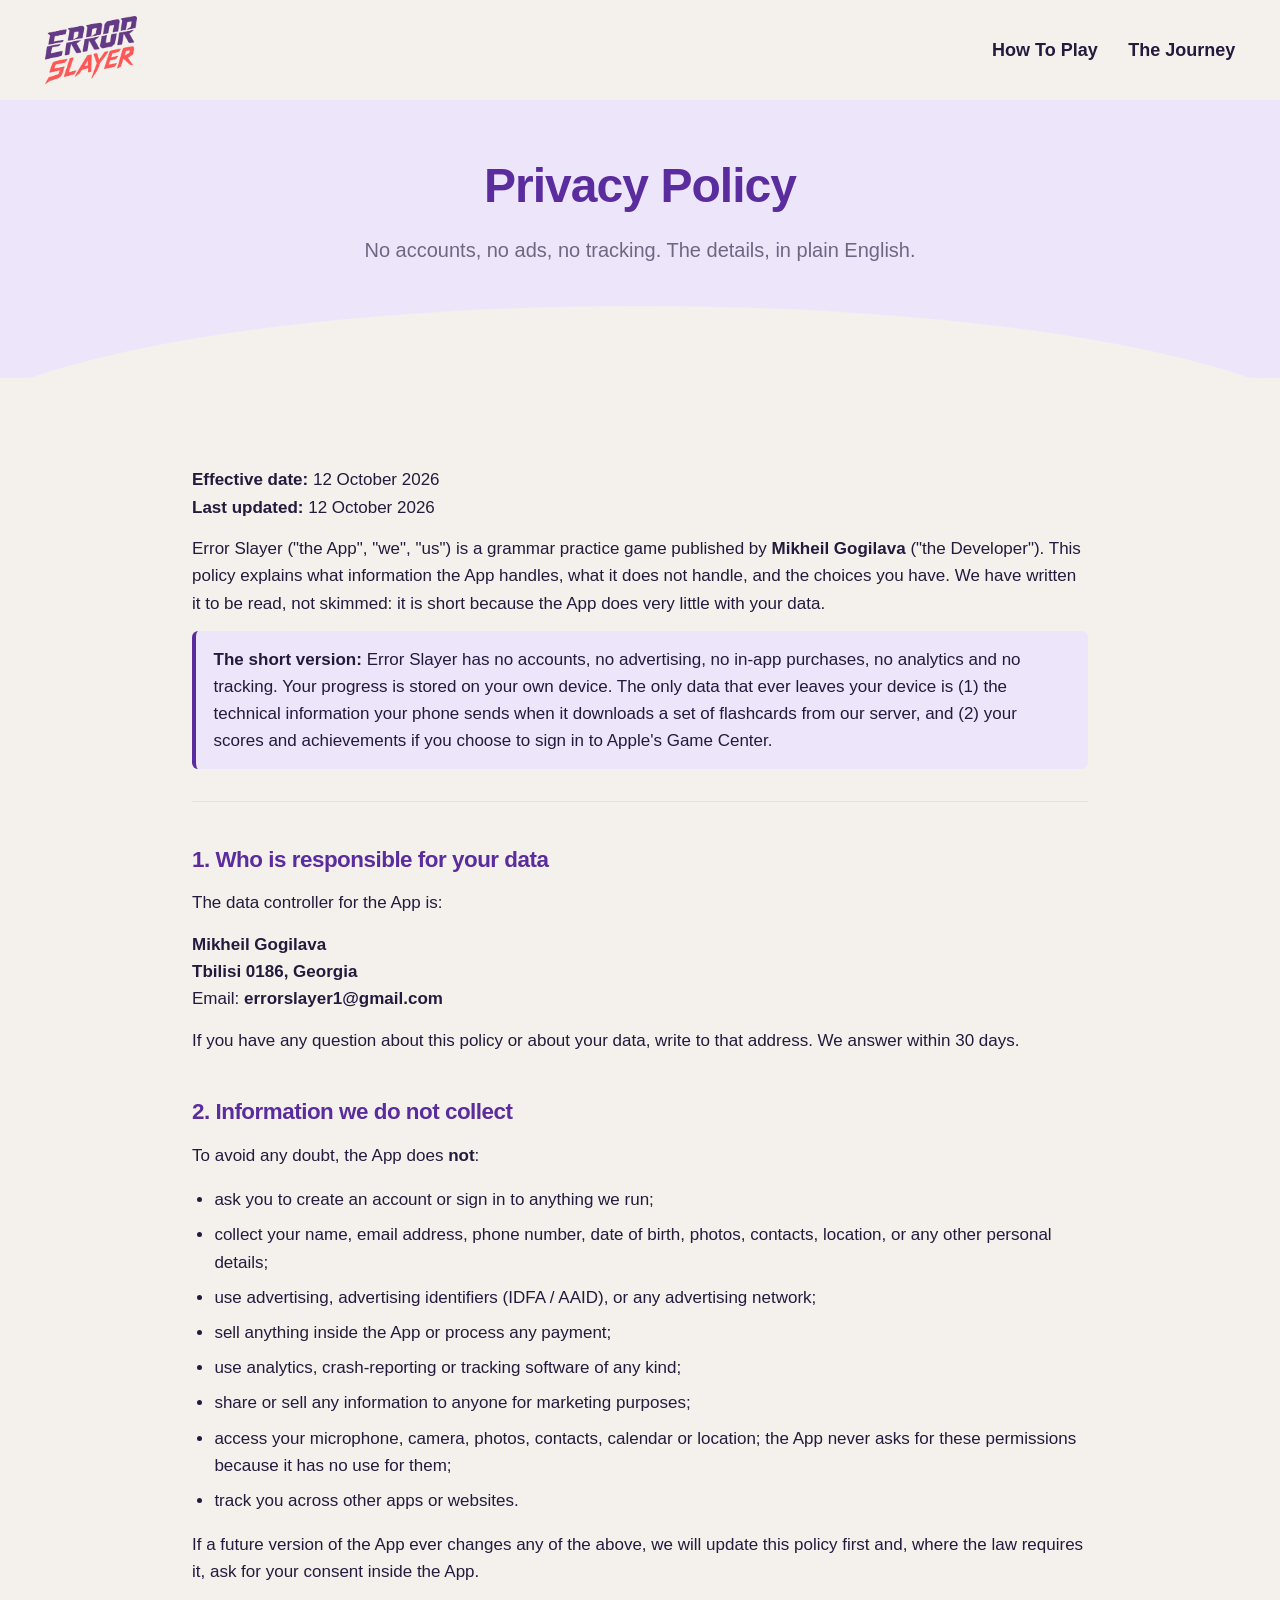
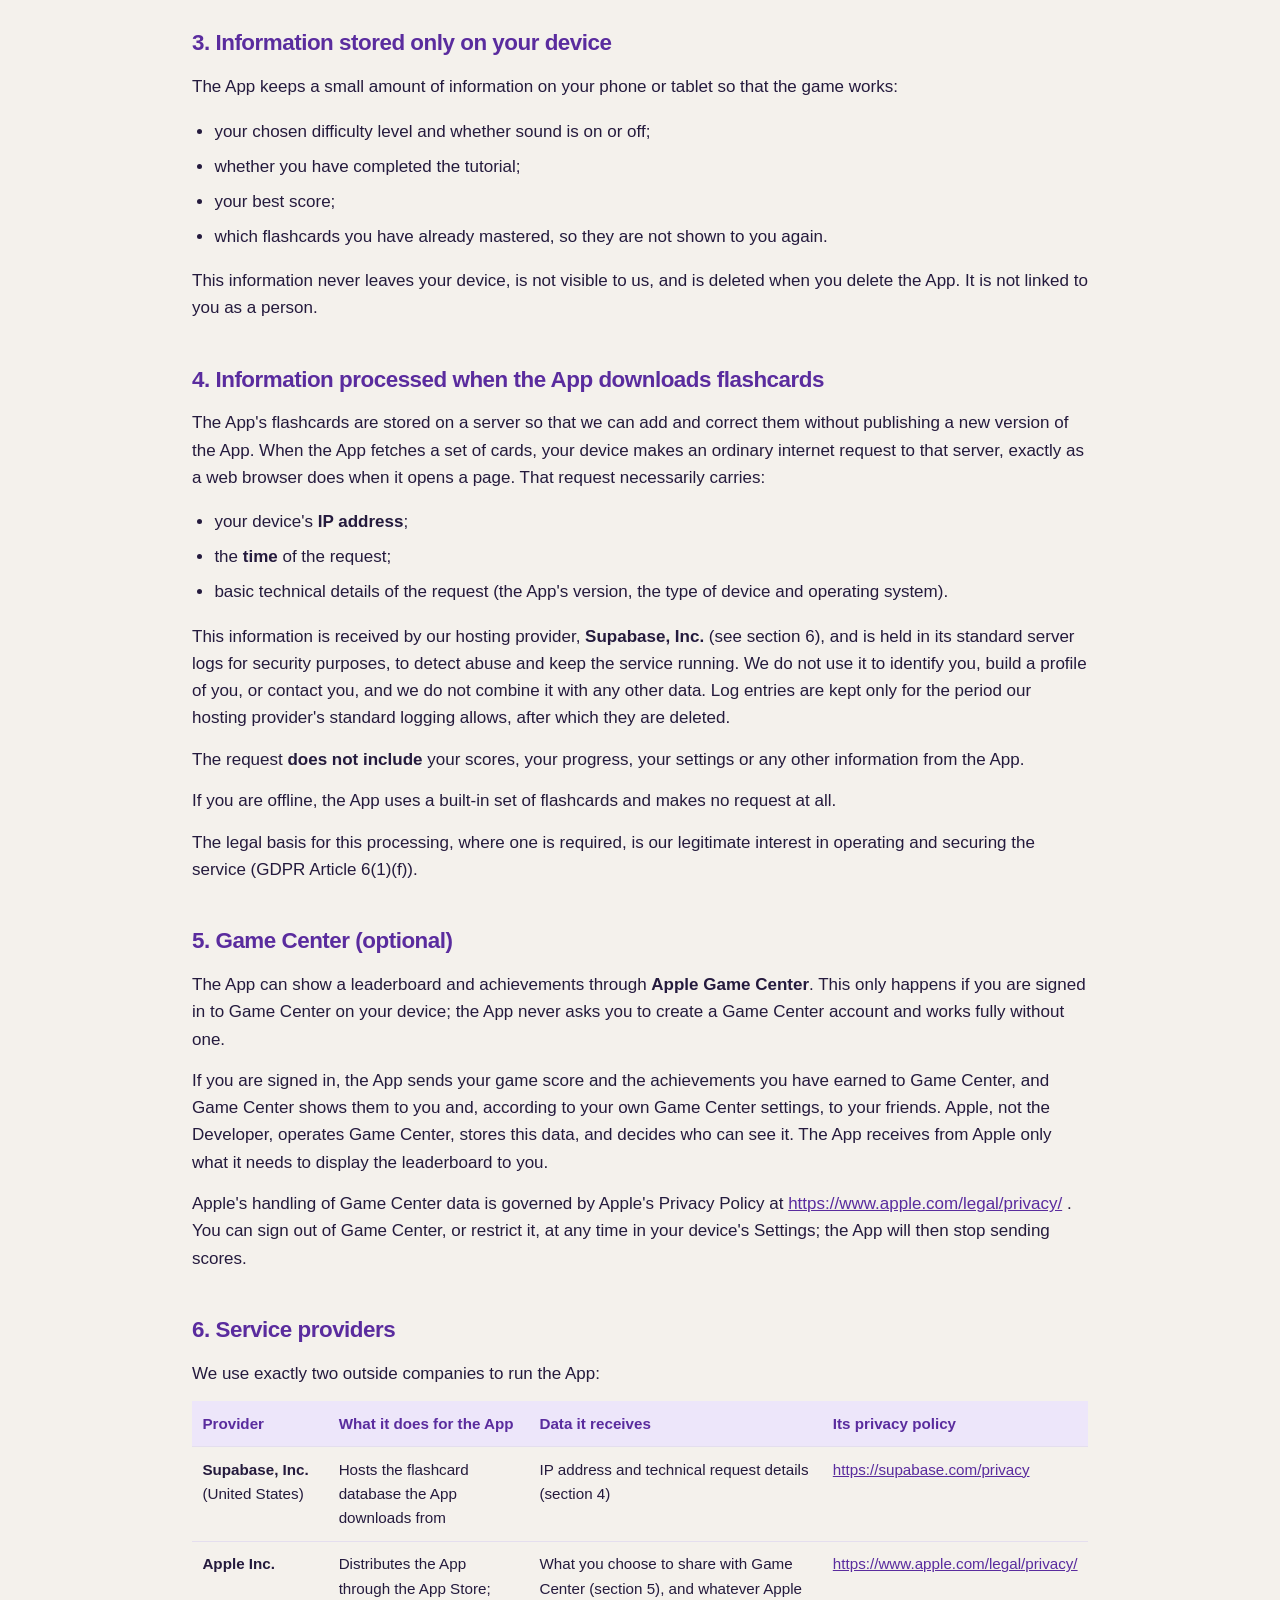
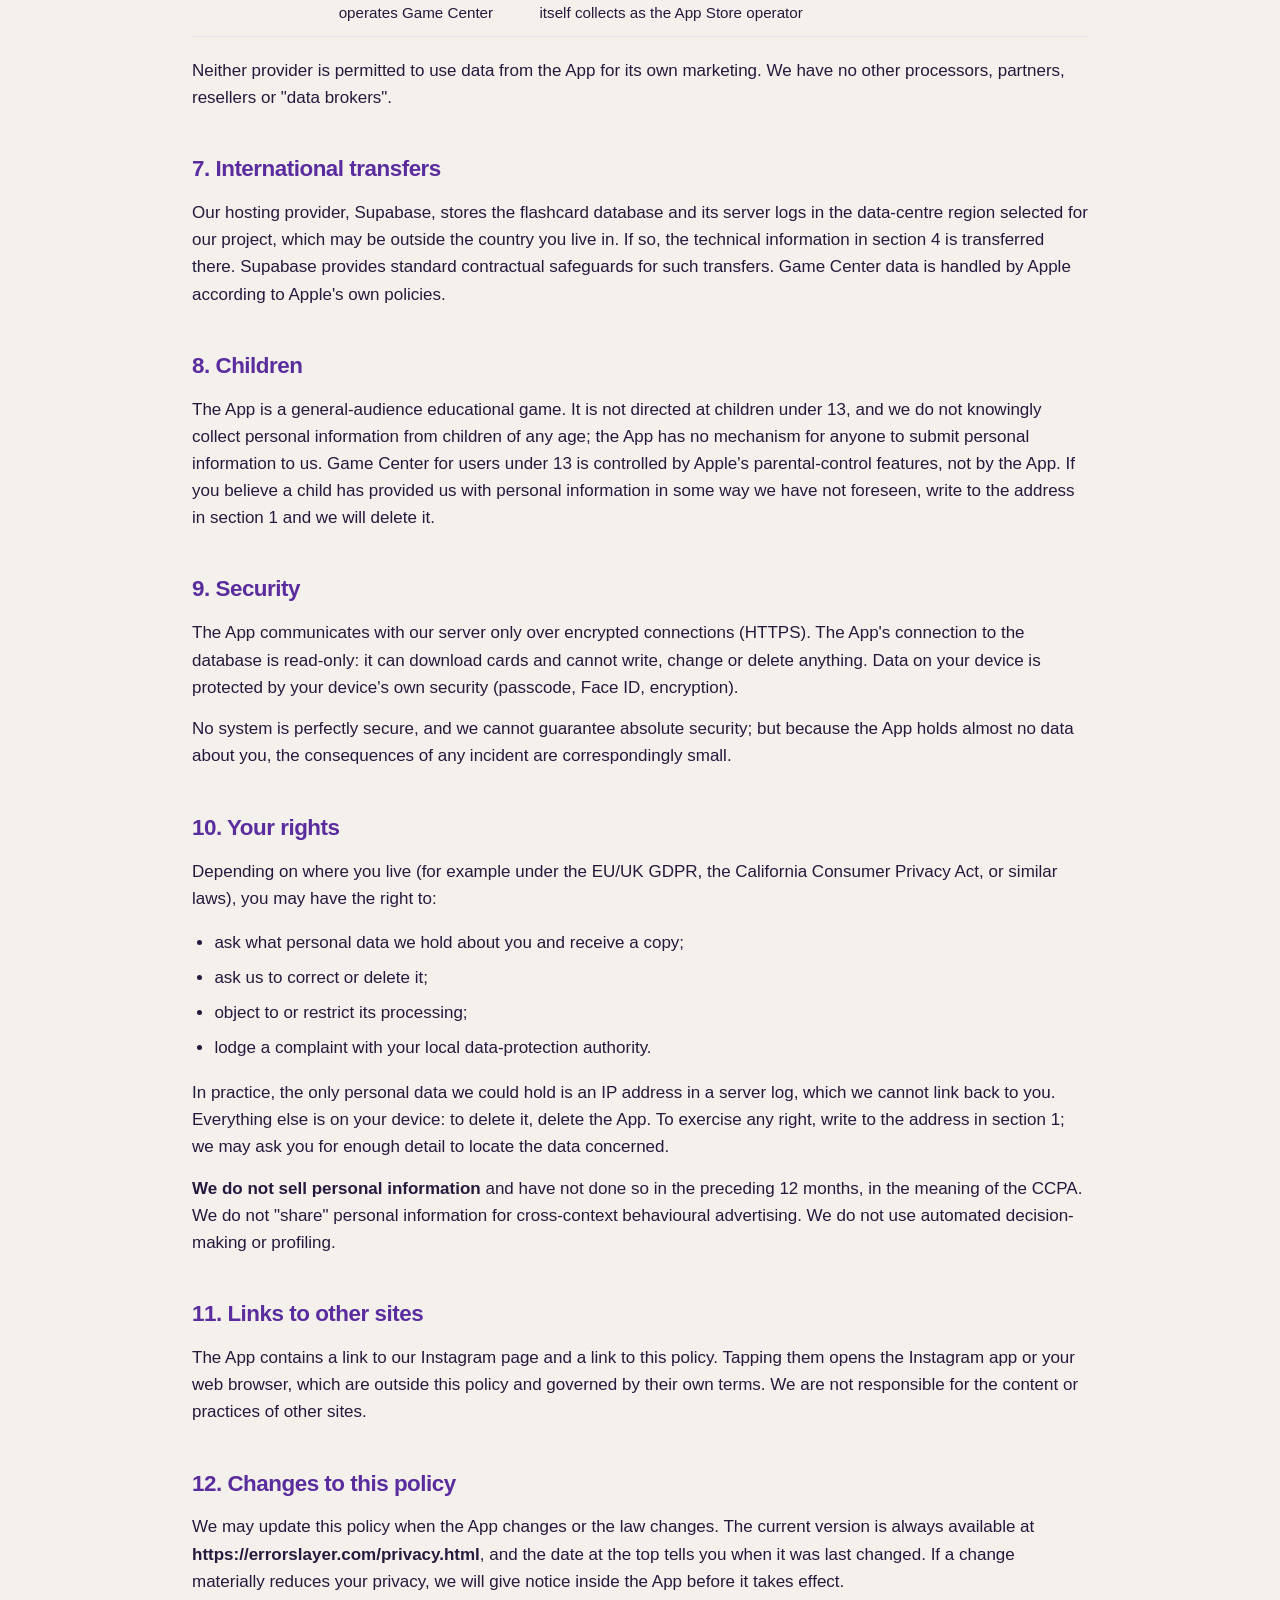
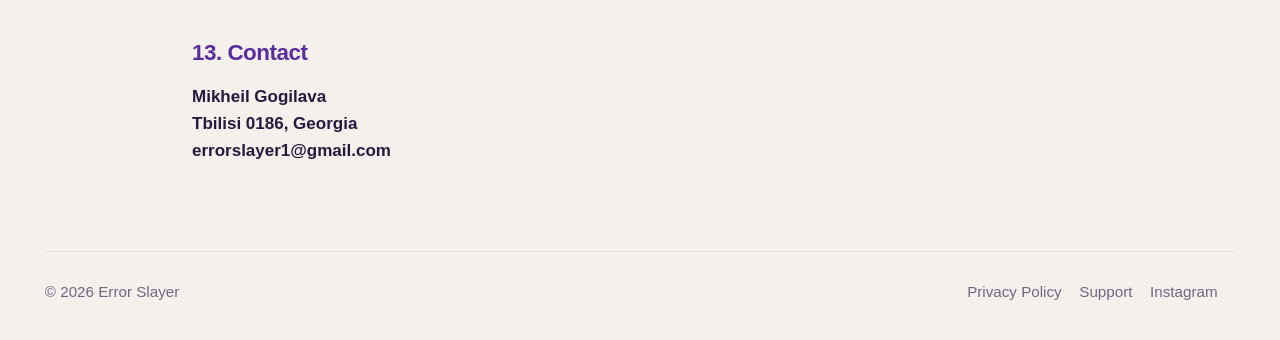
==== privacy.html @ 1fd57643 "Add site" ====
<!doctype html>
<html lang="en">
<head>
<meta charset="utf-8">
<meta name="viewport" content="width=device-width, initial-scale=1">
<title>Privacy Policy: Error Slayer</title>
<meta name="description" content="Privacy policy for Error Slayer: no accounts, no ads, no tracking.">
<meta property="og:title" content="Privacy Policy: Error Slayer">
<meta property="og:description" content="Privacy policy for Error Slayer: no accounts, no ads, no tracking.">
<meta property="og:type" content="website">
<meta property="og:url" content="https://errorslayer.com/privacy.html">
<link rel="canonical" href="https://errorslayer.com/privacy.html">
<link rel="icon" href="favicon.png">
<link rel="stylesheet" href="site.css">
</head>
<body>
<div class="wrap">
<header class="top">
  <a class="brand" href="index.html" aria-label="Error Slayer home"><img src="logo.png" alt="Error Slayer"></a>
  <nav><a href="rules.html">How To Play</a><a href="creator.html">The Journey</a></nav>
</header>
</div>

<div class="band lav curve"><div class="wrap">
<section class="page-hero"><h1>Privacy Policy</h1><p>No accounts, no ads, no tracking. The details, in plain English.</p></section>
</div></div>
<div class="wrap"><section style="padding-top:1rem"><div class="doc">
<p><strong>Effective date:</strong> 12 October 2026<br><strong>Last updated:</strong> 12 October 2026</p>
<p>Error Slayer ("the App", "we", "us") is a grammar practice game published by <strong>Mikheil Gogilava</strong> ("the Developer"). This policy explains what information the App handles, what it does not handle, and the choices you have. We have written it to be read, not skimmed: it is short because the App does very little with your data.</p>
<p class="tldr"><strong>The short version:</strong> Error Slayer has no accounts, no advertising, no in-app purchases, no analytics and no tracking. Your progress is stored on your own device. The only data that ever leaves your device is (1) the technical information your phone sends when it downloads a set of flashcards from our server, and (2) your scores and achievements if you choose to sign in to Apple's Game Center.</p>
<hr>
<h2>1. Who is responsible for your data</h2>
<p>The data controller for the App is:</p>
<p><strong>Mikheil Gogilava</strong><br><strong>Tbilisi 0186, Georgia</strong><br>Email: <strong>errorslayer1@gmail.com</strong></p>
<p>If you have any question about this policy or about your data, write to that address. We answer within 30 days.</p>
<h2>2. Information we do not collect</h2>
<p>To avoid any doubt, the App does <strong>not</strong>:</p>
<ul><li>ask you to create an account or sign in to anything we run;</li><li>collect your name, email address, phone number, date of birth, photos, contacts, location, or any other personal details;</li><li>use advertising, advertising identifiers (IDFA / AAID), or any advertising network;</li><li>sell anything inside the App or process any payment;</li><li>use analytics, crash-reporting or tracking software of any kind;</li><li>share or sell any information to anyone for marketing purposes;</li><li>access your microphone, camera, photos, contacts, calendar or location; the App never asks for these permissions because it has no use for them;</li><li>track you across other apps or websites.</li></ul>
<p>If a future version of the App ever changes any of the above, we will update this policy first and, where the law requires it, ask for your consent inside the App.</p>
<h2>3. Information stored only on your device</h2>
<p>The App keeps a small amount of information on your phone or tablet so that the game works:</p>
<ul><li>your chosen difficulty level and whether sound is on or off;</li><li>whether you have completed the tutorial;</li><li>your best score;</li><li>which flashcards you have already mastered, so they are not shown to you again.</li></ul>
<p>This information never leaves your device, is not visible to us, and is deleted when you delete the App. It is not linked to you as a person.</p>
<h2>4. Information processed when the App downloads flashcards</h2>
<p>The App's flashcards are stored on a server so that we can add and correct them without publishing a new version of the App. When the App fetches a set of cards, your device makes an ordinary internet request to that server, exactly as a web browser does when it opens a page. That request necessarily carries:</p>
<ul><li>your device's <strong>IP address</strong>;</li><li>the <strong>time</strong> of the request;</li><li>basic technical details of the request (the App's version, the type of device and operating system).</li></ul>
<p>This information is received by our hosting provider, <strong>Supabase, Inc.</strong> (see section 6), and is held in its standard server logs for security purposes, to detect abuse and keep the service running. We do not use it to identify you, build a profile of you, or contact you, and we do not combine it with any other data. Log entries are kept only for the period our hosting provider's standard logging allows, after which they are deleted.</p>
<p>The request <strong>does not include</strong> your scores, your progress, your settings or any other information from the App.</p>
<p>If you are offline, the App uses a built-in set of flashcards and makes no request at all.</p>
<p>The legal basis for this processing, where one is required, is our legitimate interest in operating and securing the service (GDPR Article 6(1)(f)).</p>
<h2>5. Game Center (optional)</h2>
<p>The App can show a leaderboard and achievements through <strong>Apple Game Center</strong>. This only happens if you are signed in to Game Center on your device; the App never asks you to create a Game Center account and works fully without one.</p>
<p>If you are signed in, the App sends your game score and the achievements you have earned to Game Center, and Game Center shows them to you and, according to your own Game Center settings, to your friends. Apple, not the Developer, operates Game Center, stores this data, and decides who can see it. The App receives from Apple only what it needs to display the leaderboard to you.</p>
<p>Apple's handling of Game Center data is governed by Apple's Privacy Policy at <a href="https://www.apple.com/legal/privacy/">https://www.apple.com/legal/privacy/</a> . You can sign out of Game Center, or restrict it, at any time in your device's Settings; the App will then stop sending scores.</p>
<h2>6. Service providers</h2>
<p>We use exactly two outside companies to run the App:</p>
<table><thead><tr><th>Provider</th><th>What it does for the App</th><th>Data it receives</th><th>Its privacy policy</th></tr></thead><tbody><tr><td><strong>Supabase, Inc.</strong> (United States)</td><td>Hosts the flashcard database the App downloads from</td><td>IP address and technical request details (section 4)</td><td><a href="https://supabase.com/privacy">https://supabase.com/privacy</a></td></tr><tr><td><strong>Apple Inc.</strong></td><td>Distributes the App through the App Store; operates Game Center</td><td>What you choose to share with Game Center (section 5), and whatever Apple itself collects as the App Store operator</td><td><a href="https://www.apple.com/legal/privacy/">https://www.apple.com/legal/privacy/</a></td></tr></tbody></table>
<p>Neither provider is permitted to use data from the App for its own marketing. We have no other processors, partners, resellers or "data brokers".</p>
<h2>7. International transfers</h2>
<p>Our hosting provider, Supabase, stores the flashcard database and its server logs in the data-centre region selected for our project, which may be outside the country you live in. If so, the technical information in section 4 is transferred there. Supabase provides standard contractual safeguards for such transfers. Game Center data is handled by Apple according to Apple's own policies.</p>
<h2>8. Children</h2>
<p>The App is a general-audience educational game. It is not directed at children under 13, and we do not knowingly collect personal information from children of any age; the App has no mechanism for anyone to submit personal information to us. Game Center for users under 13 is controlled by Apple's parental-control features, not by the App. If you believe a child has provided us with personal information in some way we have not foreseen, write to the address in section 1 and we will delete it.</p>
<h2>9. Security</h2>
<p>The App communicates with our server only over encrypted connections (HTTPS). The App's connection to the database is read-only: it can download cards and cannot write, change or delete anything. Data on your device is protected by your device's own security (passcode, Face ID, encryption).</p>
<p>No system is perfectly secure, and we cannot guarantee absolute security; but because the App holds almost no data about you, the consequences of any incident are correspondingly small.</p>
<h2>10. Your rights</h2>
<p>Depending on where you live (for example under the EU/UK GDPR, the California Consumer Privacy Act, or similar laws), you may have the right to:</p>
<ul><li>ask what personal data we hold about you and receive a copy;</li><li>ask us to correct or delete it;</li><li>object to or restrict its processing;</li><li>lodge a complaint with your local data-protection authority.</li></ul>
<p>In practice, the only personal data we could hold is an IP address in a server log, which we cannot link back to you. Everything else is on your device: to delete it, delete the App. To exercise any right, write to the address in section 1; we may ask you for enough detail to locate the data concerned.</p>
<p><strong>We do not sell personal information</strong> and have not done so in the preceding 12 months, in the meaning of the CCPA. We do not "share" personal information for cross-context behavioural advertising. We do not use automated decision-making or profiling.</p>
<h2>11. Links to other sites</h2>
<p>The App contains a link to our Instagram page and a link to this policy. Tapping them opens the Instagram app or your web browser, which are outside this policy and governed by their own terms. We are not responsible for the content or practices of other sites.</p>
<h2>12. Changes to this policy</h2>
<p>We may update this policy when the App changes or the law changes. The current version is always available at <strong>https://errorslayer.com/privacy.html</strong>, and the date at the top tells you when it was last changed. If a change materially reduces your privacy, we will give notice inside the App before it takes effect.</p>
<h2>13. Contact</h2>
<p><strong>Mikheil Gogilava</strong><br><strong>Tbilisi 0186, Georgia</strong><br><strong>errorslayer1@gmail.com</strong></p></div></section></div>

<div class="wrap">
<footer>
  <div>© <span id="y"></span> Error Slayer</div>
  <div><a href="privacy.html">Privacy Policy</a><a href="support.html">Support</a><a href="https://www.instagram.com/error_slayer_">Instagram</a></div>
</footer>
</div>
<script>document.getElementById('y').textContent=new Date().getFullYear()</script>
</body>
</html>
---- site.css ----
/* ROOT SCALE. Every size on the site is in rem. The root is 16px up to a 1680px-wide
   window (the reference design's width) and grows with the window above that, so a
   2000px or 2560px display gets the same proportions, larger, instead of a 1440px island. */
html{font-size:clamp(16px,0.952vw,26px);-webkit-text-size-adjust:100%}
@media(max-width:1680px){html{font-size:16px}}
:root{--bg:#F4F1EC;--lav:#EDE6FA;--lav2:#E2D6F7;--ink:#241A3D;--muted:#6E6782;--purple:#5A2C9E;--purple2:#7A4BD1;--coral:#F2554E;--yellow:#F5B82E;--line:#E4DEEE;--card:#5B2A9E;--card-shadow:#3F1D70;color-scheme:light}
*{box-sizing:border-box}html{scroll-behavior:smooth}
body{margin:0;background:var(--bg);color:var(--ink);font:1.0625rem/1.6 -apple-system,BlinkMacSystemFont,"Segoe UI",Roboto,Helvetica,Arial,sans-serif;overflow-x:hidden}
img{max-width:100%}
a{color:var(--purple)}
.wrap{max-width:100rem;margin:0 auto;padding:0 clamp(1.25rem,3.5vw,3.75rem)}
/* header */
header.top{display:flex;align-items:center;justify-content:space-between;gap:2rem;padding:1rem 0;position:relative;z-index:6}
.brand{display:block;margin-right:3rem;flex:none}
.brand img{height:4.25rem;width:auto;display:block}
nav{display:flex;gap:1.9rem}
nav a{text-decoration:none;font-weight:700;color:var(--ink);font-size:1.125rem;white-space:nowrap}
nav a.on,nav a:hover{color:var(--purple)}
/* bands */
.band{position:relative}
.band.lav{background:var(--lav)}
.band.curve::after{content:"";position:absolute;left:-5%;right:-5%;bottom:-4.5rem;height:9rem;background:var(--bg);border-radius:50% 50% 0 0/100% 100% 0 0}
/* content right after a curved band starts below the curve's overhang */
.band.curve + .wrap > section{padding-top:5.5rem !important}
/* home: one screen, no scrolling (desktop) */
body.home{height:100vh;height:100dvh;display:flex;flex-direction:column;overflow:hidden}
body.home>.wrap{width:100%;flex:none}
body.home .band.fill{flex:1;min-height:0;display:flex;align-items:center;overflow:hidden}
body.home .band.fill>.wrap{width:100%}
body.home .hero{padding:1rem 0 2rem;min-height:0}
body.home .stage{height:min(42rem,calc(100vh - 14rem))}
body.home .phone{top:50%;transform:translate(-50%,-50%) rotate(6deg);width:min(20.5rem,calc((100vh - 15rem) * .48))}
body.home .blob{inset:6% 0 8%}
footer.slim{padding:.9rem 0;border-top:0;background:var(--lav);flex:none}
body.home>.wrap:last-of-type{background:var(--lav)}
@media(max-width:1100px),(max-height:700px){body.home{height:auto;overflow:visible}body.home .band.fill{display:block}body.home .stage{height:36rem}body.home .phone{top:.5rem;transform:translateX(-50%) rotate(6deg);width:20.5rem}}
@media(max-width:480px){body.home .phone{transform:translateX(-50%) rotate(0)}}
/* about page: feature cards sit under the curve, then the text */
.band.curve + .wrap > .feats{margin-top:0;position:relative;z-index:5}
section.after-feats{padding-top:3.5rem !important}
/* hero */
.hero{position:relative;display:grid;grid-template-columns:minmax(0,1fr) minmax(0,1.3fr);gap:3rem;align-items:center;padding:2.5rem 0 9rem;min-height:42rem}
.hero-copy{position:relative;z-index:2}
.hero-copy img.logo{width:min(34rem,100%);height:auto;display:block;transform:rotate(-4deg);margin:0 0 1.9rem .6rem;filter:drop-shadow(0 .4rem 0 rgba(90,44,158,.12))}
.hero h1{font-size:2.9rem;line-height:1.1;letter-spacing:-.05rem;margin:0 0 .9rem}
.hero .lead{color:var(--muted);font-size:1.3rem;max-width:36ch;margin:0 0 1.6rem}
.stores{display:flex;gap:.9rem;flex-wrap:wrap}
.store{display:inline-block}.store img{height:4.1rem;width:auto;display:block}
.note{font-size:1rem;color:var(--muted);margin-top:.9rem}
/* stage */
.stage{position:relative;height:42rem}
.blob{position:absolute;inset:2rem 0 3rem;background:var(--lav2);border-radius:48% 52% 46% 54%/55% 45% 55% 45%;opacity:.85}
.phone{position:absolute;left:50%;top:.5rem;width:20.5rem;aspect-ratio:300/620;transform:translateX(-50%) rotate(6deg);background:#17161C;border-radius:3.1rem;padding:.75rem;box-shadow:0 2.5rem 4.5rem rgba(36,26,61,.28),inset 0 0 0 2px #39373F;z-index:3}
.phone .screen{position:absolute;inset:.75rem;border-radius:2.5rem;background:var(--bg);overflow:hidden}
.phone .island{position:absolute;top:.75rem;left:50%;transform:translateX(-50%);width:5.75rem;height:1.75rem;border-radius:1rem;background:#17161C;z-index:2}
.phone .shotimg{position:absolute;inset:0;width:100%;height:100%;object-fit:cover;z-index:1}
.phone .mock{position:absolute;inset:0;padding:3.3rem .9rem 0;font-size:.8rem}
.phone .hud{display:flex;justify-content:space-between;align-items:center;color:var(--muted);font-weight:700;font-size:.9rem}
.phone .hud .t{color:var(--purple)}
.phone .hearts{color:var(--coral);text-align:center;letter-spacing:.25rem;font-size:1.05rem;margin:.7rem 0 .5rem}
.phone .chips{display:flex;gap:.4rem;margin:0 0 .6rem;min-height:2rem}
.phone .chip{flex:1;text-align:center;background:#E6E4E8;color:var(--ink);border-radius:999px;padding:.5rem .25rem;font-style:italic;font-weight:700;font-size:.9rem}
.phone .chip.on{background:#F1E6FA;color:var(--purple)}
.phone .card{background:var(--card);color:#fff;border-radius:1.4rem;padding:1.5rem .9rem 1.2rem;min-height:13.5rem;font-weight:800;font-size:.95rem;line-height:1.5;box-shadow:.3rem .3rem 0 var(--card-shadow);text-align:left}
.phone .card .tm{position:absolute;top:.55rem;right:.9rem;font-weight:800;font-size:1rem}
.phone .card em{font-style:italic;background:#B57BEA;border-radius:.55rem;padding:.05rem .4rem}
.phone .score{text-align:center;color:var(--coral);font-weight:900;font-size:2.6rem;margin-top:1.2rem;letter-spacing:-.05rem}
/* playable demo */
.phone .menu{position:absolute;inset:0}
.phone .menu img{position:absolute;inset:0;width:100%;height:100%;object-fit:cover}
.phone .menu .hot{position:absolute;background:transparent;border:0;cursor:pointer;border-radius:50%;padding:0}
.phone .menu .play{left:50%;top:72%;width:29%;aspect-ratio:1;transform:translate(-50%,-50%)}
.phone .menu .ig{left:21%;top:97%;width:12%;aspect-ratio:1;transform:translate(-50%,-50%)}
.phone .menu .gear{left:79%;top:97%;width:12%;aspect-ratio:1;transform:translate(-50%,-50%)}
.phone .menu .hot:active{background:rgba(255,255,255,.18)}
/* pause screen */
.phone .hud .pcount{font-weight:800;font-size:1.1rem;color:var(--ink)}
.phone .hearts.dim b{opacity:.45}.phone .card.dim{background:#B9A1DC;box-shadow:none}.phone .score.dim{opacity:.5}
.phone .card .w.it{font-style:italic}
.phone .over-score{text-align:center;font-weight:900;font-size:2.8rem;color:#2A2A2A;margin-top:1rem;letter-spacing:-.06rem;line-height:1.1}
.phone .bulb.dim{opacity:.4;display:inline-flex;position:relative}
.phone .paused-lbl{text-align:center;font-weight:900;font-size:2.2rem;color:#2A2A2A;margin-top:1.2rem;letter-spacing:-.05rem}
.phone .pbtn{display:block;width:62%;margin:.7rem auto 0;border:0;border-radius:999px;padding:.6rem 0;font:inherit;font-weight:800;font-size:1rem;color:#fff;cursor:pointer;box-shadow:0 .25rem 0 #2A2A2A;letter-spacing:.03rem}
.phone .pbtn.resume{background:#5C96EA}
.phone .pbtn.exit{background:#E0677A;margin-top:.9rem}
/* settings screen */
.phone .set{position:absolute;inset:0;padding:3.1rem 1rem 1.2rem;display:flex;flex-direction:column;align-items:center}
.phone .set-bar{width:100%;display:flex;align-items:center;justify-content:space-between;color:var(--ink);font-weight:800;font-size:1.05rem}
.phone .set-bar .back{background:none;border:0;font-size:1.9rem;line-height:1;color:#7A7686;cursor:pointer;padding:0 .2rem;font-family:inherit}
.phone .set-btns{display:flex;flex-direction:column;gap:.75rem;width:70%;margin:auto 0}
.phone .lvl{background:#2E1A5A;color:#fff;border:0;border-radius:999px;padding:.7rem 0;font:inherit;font-weight:800;font-size:1.05rem;cursor:pointer;box-shadow:0 .3rem 0 #B56CE0;box-sizing:border-box;border:3px solid transparent}
.phone .lvl.sel{border-color:var(--coral)}
.phone .set-pp{color:#8A8798;font-weight:700;font-size:.85rem;text-decoration:underline;margin-top:auto}
.phone .hud button.ic{cursor:pointer;padding:0;background:none;font:inherit}
.phone .mock{user-select:none;-webkit-user-select:none}
.phone .hud .l,.phone .hud .r{display:flex;align-items:center;gap:.7rem}
.phone .ic{display:inline-block;width:1.15rem;height:1.15rem;border:2px solid #7A7686;border-radius:50%;position:relative;box-sizing:border-box}
.phone .ic.pause::before,.phone .ic.pause::after{content:"";position:absolute;top:.25rem;width:.12rem;height:.45rem;background:#7A7686;left:.3rem}.phone .ic.pause::after{left:.55rem}
.phone .ic.bulbi{border-radius:50% 50% 40% 40%;width:.95rem;height:1.15rem}.phone .ic.bulbi::after{content:"";position:absolute;left:.2rem;right:.2rem;bottom:-.3rem;height:.2rem;background:#7A7686;border-radius:.1rem}
.phone .ic.snd{border:0;width:.6rem;height:.8rem;background:#7A7686;clip-path:polygon(0 30%,40% 30%,100% 0,100% 100%,40% 70%,0 70%)}
.phone .ic.cup{border:0;width:.9rem;height:1rem;background:#7A7686;clip-path:polygon(10% 0,90% 0,90% 45%,65% 65%,65% 80%,85% 80%,85% 100%,15% 100%,15% 80%,35% 80%,35% 65%,10% 45%)}
.phone .ic.gear{border:.22rem solid #7A7686;width:1.05rem;height:1.05rem}
.phone .hud .bulb{background:none;border:0;padding:0;font:inherit;cursor:pointer;position:relative;color:inherit;display:inline-flex}
.phone .hud .bulb b{position:absolute;top:-.45rem;right:-.55rem;background:var(--coral);color:#fff;font-style:normal;font-size:.6rem;border-radius:999px;min-width:1rem;height:1rem;line-height:1rem;text-align:center;padding:0 .2rem}
.phone .hearts b{font-weight:400;transition:opacity .25s}.phone .hearts b.lost{opacity:.22}
.phone .chips button.chip{border:0;font-family:inherit;cursor:pointer;transition:transform .1s}.phone .chips button.chip:active{transform:scale(.95)}
.phone .chip.ghost{visibility:hidden}
.phone .card{position:relative;touch-action:pan-y}
.phone .card .w{cursor:pointer;border-radius:.4rem;padding:.02rem .15rem;margin:0 -.15rem}
.phone .card .w.err{font-style:italic}
.phone .card .w.err.open{background:rgba(255,255,255,.22)}
.phone .card .w.fixed{font-style:normal;background:transparent;padding:0;margin:0}
.phone .card.done{cursor:grab}
.phone .card .hint{margin-top:.7rem;font-size:.78rem;font-weight:600;color:#E8D9FF;font-style:italic}
.phone .card.shake{animation:shake .4s}
@keyframes shake{0%,100%{transform:translateX(0)}20%{transform:translateX(-.4rem)}40%{transform:translateX(.4rem)}60%{transform:translateX(-.25rem)}80%{transform:translateX(.25rem)}}
.phone .swipe{text-align:center;color:var(--purple);font-weight:800;font-size:.85rem;margin-top:.6rem;opacity:0;transition:opacity .5s;cursor:pointer}
.phone .swipe.show{opacity:1;animation:nudge 1.4s infinite}
@keyframes nudge{0%,100%{transform:translateX(0)}50%{transform:translateX(-.35rem)}}
.phone .pbar{position:absolute;left:1rem;right:1rem;bottom:1.4rem;display:flex;gap:.3rem}
.phone .pbar i{flex:1;height:.3rem;border-radius:999px;background:#E6E4E8}.phone .pbar i.on{background:var(--purple)}
.phone .end{position:absolute;inset:0;padding:4.5rem 1.25rem 2rem;display:flex;flex-direction:column;align-items:center;text-align:center}
.phone .end-label{color:var(--muted);font-weight:700;font-size:.9rem}
.phone .end-score{color:var(--coral);font-weight:900;font-size:3.6rem;line-height:1.1;margin:.3rem 0 .2rem;letter-spacing:-.08rem}
.phone .end-sub{color:var(--ink);font-weight:600;font-size:.85rem;margin-bottom:1.4rem}
.phone .end-badges{display:flex;flex-direction:column;gap:.5rem;width:100%}
.phone .end-badges img{display:block;width:9.5rem;height:auto;margin:0 auto}
.phone .again{margin-top:auto;background:var(--purple);color:#fff;border:0;border-radius:999px;padding:.7rem 1.4rem;font:inherit;font-weight:800;font-size:.9rem;cursor:pointer;box-shadow:.2rem .2rem 0 var(--card-shadow)}
.float{pointer-events:none;position:absolute;background:#fff;border-radius:1.4rem;box-shadow:0 1.1rem 2.5rem rgba(36,26,61,.14);padding:1.1rem 1.25rem;z-index:4;display:flex;align-items:center;gap:.9rem}
.float.a{left:2%;top:24%;transform:rotate(-7deg);flex-direction:column;gap:.25rem;width:10.5rem;text-align:center;padding:1.5rem 1rem}
.float.a b,.float.b b{font-size:2.25rem;line-height:1;color:var(--purple)}
.float.a span,.float.b span{font-weight:800;font-size:1.05rem}
.float.b{right:2%;top:18%;transform:rotate(5deg);flex-direction:column;gap:.15rem;width:11.5rem;align-items:flex-start;padding:1.25rem 1.4rem}
.float.c{right:0;top:52%;transform:rotate(-4deg);width:19.5rem}
.float.c p{margin:0;font-weight:700;font-size:1.05rem;line-height:1.4}
.float svg{flex:none}
.doodle{pointer-events:none;position:absolute;z-index:2;font-family:"Chalkboard SE","Comic Sans MS","Marker Felt",cursive;font-weight:700;color:var(--purple);letter-spacing:.03rem;text-transform:uppercase;font-size:1.15rem;line-height:1.15}
.doodle svg{display:block;width:3.4rem;height:auto}
.spark,.line-art,.blob{pointer-events:none}
.spark{position:absolute;z-index:2;width:1.4rem;height:1.4rem}
.spark.lg{width:1.7rem;height:1.7rem}
.line-art{position:absolute;z-index:2;width:4rem;height:auto}
/* features */
.feats{display:grid;grid-template-columns:repeat(3,1fr);gap:1.5rem;margin-top:-3.2rem;position:relative;z-index:5}
.feat{background:#fff;border:1px solid var(--line);border-radius:1.6rem;padding:1.6rem 1.6rem 1.6rem 1.4rem;display:flex;gap:1.1rem;align-items:flex-start;box-shadow:0 .6rem 1.9rem rgba(36,26,61,.06)}
.feat .ic{flex:none;width:5.75rem;height:5.75rem;border-radius:1.4rem;background:var(--lav);display:grid;place-items:center}
.feat .ic svg{width:3.4rem;height:3.4rem}
.feat h3{margin:.25rem 0 .4rem;font-size:1.45rem;color:var(--purple)}
.feat p{margin:0;color:var(--muted);font-size:1.05rem}
/* generic sections */
section{padding:4.5rem 0}
h2{font-size:2.25rem;letter-spacing:-.03rem;margin:0 0 1.25rem;color:var(--purple)}
.about{display:grid;grid-template-columns:minmax(0,1.15fr) minmax(0,.85fr);gap:clamp(1.75rem,5vw,4.5rem);align-items:center}
.about p{max-width:66ch;font-size:1.19rem}
.card-demo{background:var(--card);color:#fff;border-radius:1.75rem;padding:1.9rem 1.75rem;font-weight:800;font-size:1.55rem;line-height:1.45;box-shadow:.45rem .45rem 0 var(--card-shadow);position:relative}
.card-demo .t{position:absolute;top:.9rem;right:1.25rem;font-size:1.25rem}
.card-demo em{font-style:italic;background:#B57BEA;border-radius:.6rem;padding:0 .45rem}
.chiprow{display:flex;gap:.6rem;margin-top:1rem}
.chiprow .chip{flex:1;text-align:center;background:#E6E4E8;color:var(--ink);border-radius:999px;padding:.75rem .6rem;font-style:italic;font-weight:700;font-size:1.125rem}
.chiprow .chip.on{background:#F1E6FA;color:var(--purple)}
/* page hero (inner pages) */
.page-hero{padding:3rem 0 7rem;text-align:center;position:relative;z-index:2}
.page-hero h1{font-size:3rem;letter-spacing:-.06rem;margin:0 0 .6rem;color:var(--purple)}
.page-hero p{color:var(--muted);font-size:1.25rem;max-width:56ch;margin:0 auto}
/* docs (privacy) */
.doc{max-width:56rem;margin:0 auto}
.doc h1{font-size:2.5rem;line-height:1.15;letter-spacing:-.04rem;color:var(--purple);margin:1.5rem 0 .5rem}
.doc h2{font-size:1.4rem;margin:2.5rem 0 .75rem}
.doc p,.doc li{margin:0 0 .9rem}.doc ul{padding-left:1.4rem}.doc li{margin-bottom:.5rem}
.doc hr{border:0;border-top:1px solid var(--line);margin:2rem 0}
.doc table{width:100%;border-collapse:collapse;font-size:.95rem;margin:.5rem 0 1.25rem}
.doc th,.doc td{text-align:left;vertical-align:top;padding:.65rem;border-bottom:1px solid var(--line)}
.doc th{background:var(--lav);color:var(--purple)}
.doc .tldr{background:var(--lav);border-left:.3rem solid var(--purple);padding:.9rem 1.1rem;border-radius:.4rem}
.doc em{font-style:italic;background:var(--lav);padding:0 .25rem;border-radius:.25rem}
/* how to play */
.steps{display:grid;grid-template-columns:repeat(3,1fr);gap:1.5rem;margin:1.5rem 0 3rem}
.step{background:#fff;border:1px solid var(--line);border-radius:1.6rem;padding:1.6rem;box-shadow:0 .6rem 1.9rem rgba(36,26,61,.06)}
.step .n{display:inline-grid;place-items:center;width:2.6rem;height:2.6rem;border-radius:50%;background:var(--coral);color:#fff;font-weight:900;font-size:1.2rem;margin-bottom:.8rem}
.step h3{margin:0 0 .4rem;font-size:1.35rem;color:var(--purple)}
.step p{margin:0;color:var(--muted);font-size:1.05rem}
.rules-grid{display:grid;grid-template-columns:repeat(2,1fr);gap:1.5rem}
.rule{background:#fff;border:1px solid var(--line);border-radius:1.6rem;padding:1.6rem 1.75rem}
.rule h2{font-size:1.5rem;margin:0 0 .6rem}
.rule p,.rule li{font-size:1.05rem;margin:0 0 .7rem}.rule ul{padding-left:1.3rem;margin:0}
.rule table{width:100%;border-collapse:collapse;font-size:1rem}
.rule th,.rule td{text-align:left;padding:.55rem .5rem;border-bottom:1px solid var(--line)}
.rule th{color:var(--purple)}
.rule.wide{grid-column:1/-1}
/* journey (The Journey page) */
body.journey-page{min-height:100vh;display:flex;flex-direction:column}
body.journey-page>main{flex:1;width:100%}
body.journey-page>.wrap{width:100%;flex:none}
.journey{position:relative;text-align:center;padding:1.75rem 0 2.5rem;overflow:visible}
.jblob{position:absolute;background:var(--lav2);opacity:.7;z-index:0;border-radius:48% 52% 46% 54%/55% 45% 55% 45%}
.jblob-l{left:-9%;top:-2%;width:26rem;height:22rem;opacity:.6;border-radius:40% 60% 55% 45%/50% 40% 60% 50%}
.jblob-r{right:-3%;top:9rem;width:23rem;height:25rem;opacity:.6}
.journey>*:not(.jblob){position:relative;z-index:1}.journey>.jlab{position:absolute}
.journey h1{font-size:3.6rem;letter-spacing:-.07rem;margin:0 0 .55rem;color:var(--ink);line-height:1.1}
.journey h1 span{color:var(--coral)}
.jsub{font-family:"Chalkboard SE","Comic Sans MS","Marker Felt",cursive;color:var(--purple);font-size:1.45rem;margin:0}
.jwave{width:7rem;height:auto;display:block;margin:.55rem auto 0}
.jrow{display:flex;align-items:center;justify-content:space-between;gap:.6rem;margin:1.25rem 0 0;padding-top:.5rem}
.sketch{flex:1 1 0;max-width:13.5rem;min-width:0;position:relative}
.sketch img{display:block;width:100%;height:auto;filter:drop-shadow(0 .5rem .9rem rgba(36,26,61,.18))}
.jarrow{width:2.5rem;height:auto;flex:none;margin-top:.6rem}
.jphone{flex:0 0 15rem;position:relative;height:30rem;margin-left:.5rem}
.jphone .phone{width:14rem;top:1.5rem;left:50%;transform:translateX(-50%) rotate(-5deg)}
.jcrown{position:absolute;left:38%;top:-.4rem;width:2.6rem;height:auto;transform:rotate(-8deg);z-index:4}
.jlab{position:absolute;z-index:3;font-family:"Chalkboard SE","Comic Sans MS","Marker Felt",cursive;font-weight:700;color:var(--purple);font-size:1.15rem;line-height:1.2;text-transform:none;letter-spacing:0}
.jlab svg{width:3rem;height:auto;display:block}
.jlab-a{left:2%;top:7.25rem;text-align:left;transform:rotate(-6deg)}.jlab-a svg{margin:.2rem 0 0 -1.5rem}
.jlab-b{right:0;top:1.25rem;text-align:right;transform:rotate(4deg)}
.jlab-b .jpad{display:inline-block;width:2rem;vertical-align:middle;margin-left:.2rem}
.jlab-b .jarr{margin:.1rem 1rem 0 auto}
@media(max-width:1100px){.jrow{flex-wrap:wrap;gap:.75rem 1rem}.sketch{flex-basis:10rem}.jarrow{width:2rem}.jlab{display:none}.journey h1{font-size:2.8rem}}
@media(max-width:768px){.jrow{flex-direction:column;flex-wrap:nowrap;gap:.5rem}.jarrow{transform:rotate(90deg);width:2.2rem;margin:.4rem 0}.sketch{flex-basis:auto;width:13rem}.jphone{flex-basis:auto;width:18rem;height:36rem}.journey h1{font-size:2.3rem}.jsub{font-size:1.2rem}.jblob-l{width:18rem;height:16rem;top:0;left:-35%}.jblob-r{width:16rem;height:20rem;top:auto;bottom:0}}
/* creator */
.creator{display:flex;gap:2rem;align-items:flex-start;background:#fff;border:1px solid var(--line);border-radius:1.6rem;padding:2rem;max-width:66rem;margin:0 auto}
.creator>div{max-width:78ch}.creator p{font-size:1.125rem}
.portrait{width:7.5rem;height:7.5rem;border-radius:50%;object-fit:cover;border:3px solid var(--lav);flex:none}
/* support */
.support-box{background:#fff;border:1px solid var(--line);border-radius:1.4rem;padding:1.75rem;max-width:66rem;margin:0 auto 2.5rem}
.support-box code{background:var(--lav);padding:.1rem .5rem;border-radius:.3rem}
.faq{max-width:66rem;margin:0 auto;display:grid;gap:.8rem}
.faq .feat{display:block}
.faq b{display:block;color:var(--purple);margin-bottom:.25rem;font-size:1.15rem}
/* footer */
footer{border-top:1px solid var(--line);padding:1.75rem 0 2.25rem;align-items:center;color:var(--muted);font-size:.95rem;display:flex;justify-content:space-between;flex-wrap:wrap;gap:.75rem}
footer a{color:var(--muted);text-decoration:none;margin-right:1.1rem}
footer a:hover{color:var(--purple)}
footer a.social{display:inline-flex;align-items:center;gap:.4rem}footer a.social img{height:1.1rem;width:auto;display:block}
/* ── responsive ─────────────────────────────────────────────────────────── */
@media(max-width:1100px){
  .hero{grid-template-columns:1fr;padding-bottom:7rem;min-height:0;text-align:center}
  .hero-copy img.logo{margin:0 auto 1.5rem}.stores{justify-content:center}.hero .lead{margin-left:auto;margin-right:auto}
  .stage{height:36rem;max-width:34rem;margin:0 auto;width:100%}
  .float.c{width:15rem;top:56%}.doodle{font-size:1rem}
  .feats{grid-template-columns:1fr 1fr}.feats .feat:last-child{grid-column:1/-1}
  .about{grid-template-columns:1fr}.rules-grid{grid-template-columns:1fr}.steps{grid-template-columns:1fr}
}
@media(max-width:768px){
  nav{gap:1rem}nav a{font-size:.95rem}
  .feats{grid-template-columns:1fr}.feats .feat:last-child{grid-column:auto}
  .hero h1{font-size:2.3rem}.phone{width:17rem}
  .float.a{left:0;top:30%}.float.b{right:0;top:20%}.float.c{right:0;top:auto;bottom:0;width:13rem}.float.c p{font-size:.9rem}
  .doodle{display:none}.creator{flex-direction:column}
}
@media(max-width:480px){
  header.top{flex-direction:column;gap:.6rem;align-items:flex-start}nav{flex-wrap:wrap;gap:.6rem .9rem}
  .stage{height:32rem}.phone{width:15.5rem;transform:translateX(-50%) rotate(0)}
  .float.a,.float.b{display:none}.float.c{bottom:0;width:11.5rem;padding:.8rem .9rem}
  .hero h1{font-size:2rem}.hero .lead{font-size:1.1rem}.card-demo{font-size:1.25rem}
  .page-hero h1{font-size:2.2rem}h2{font-size:1.8rem}
}
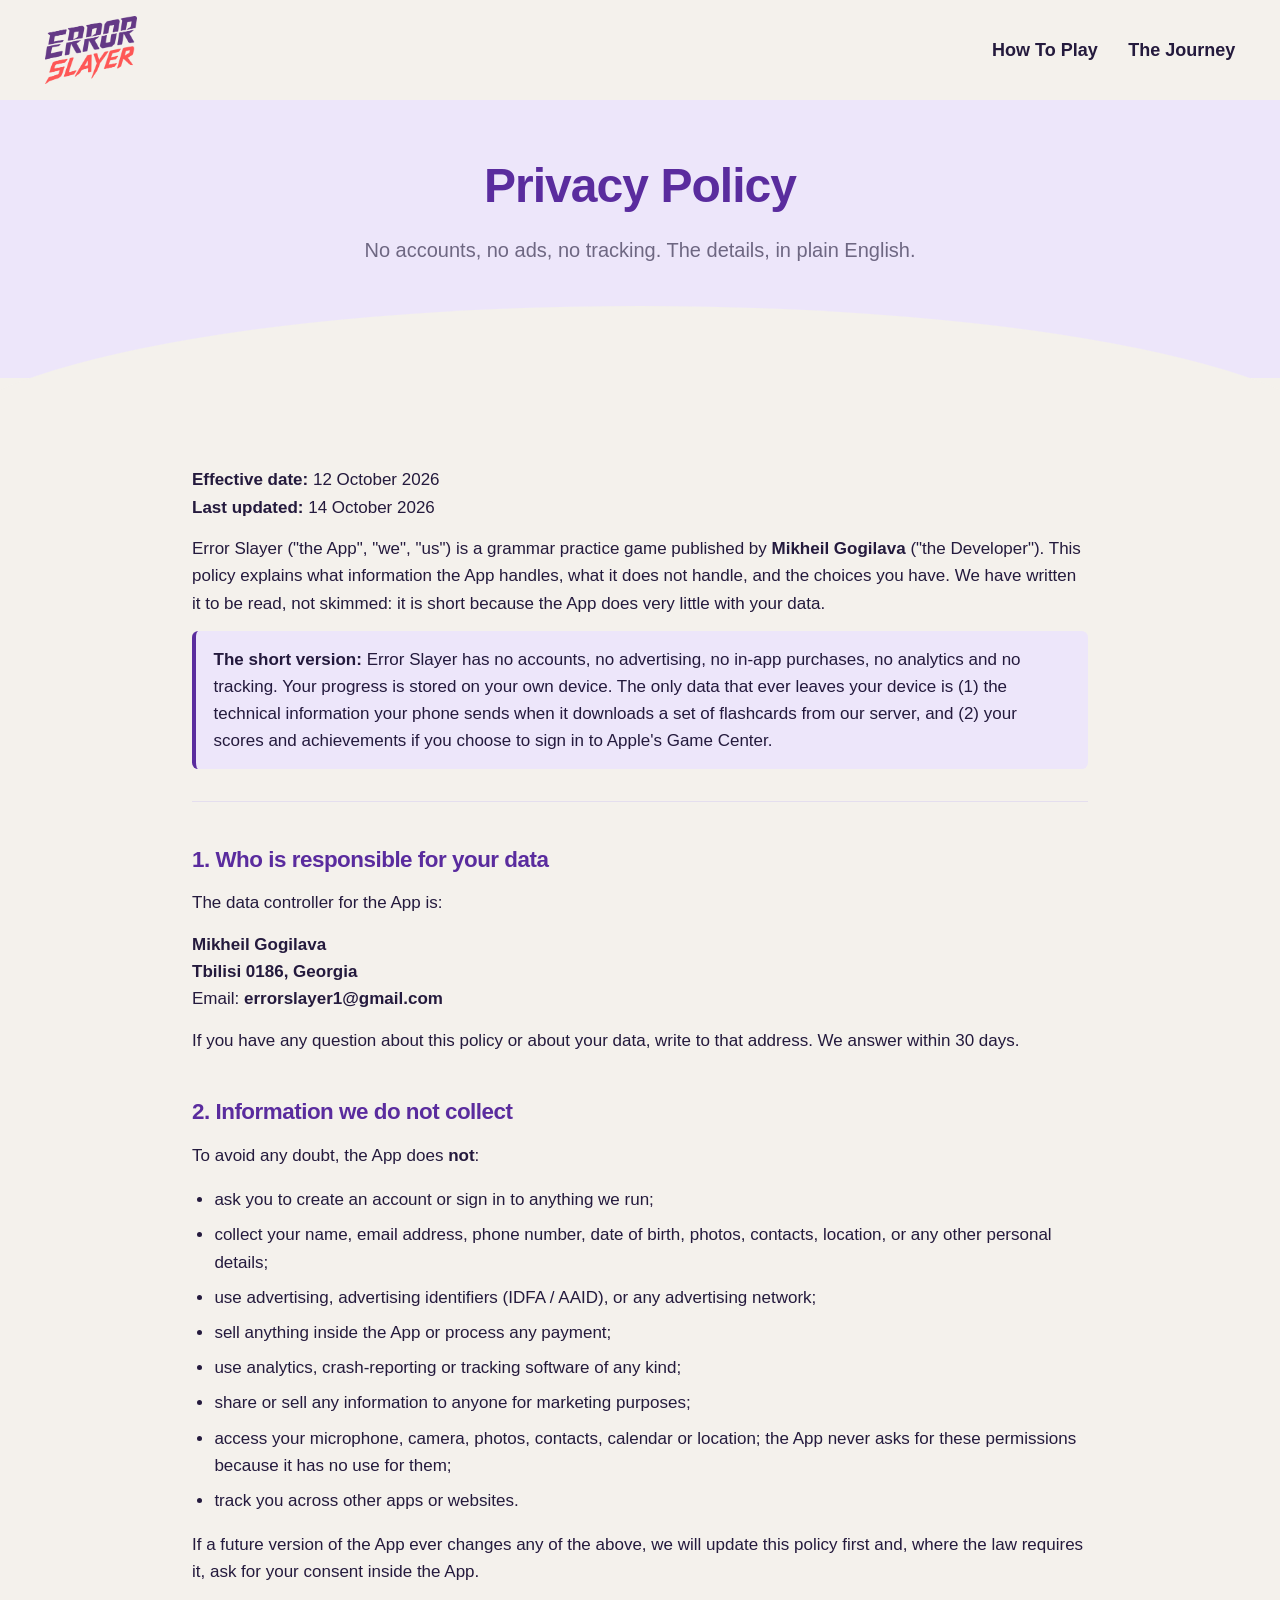
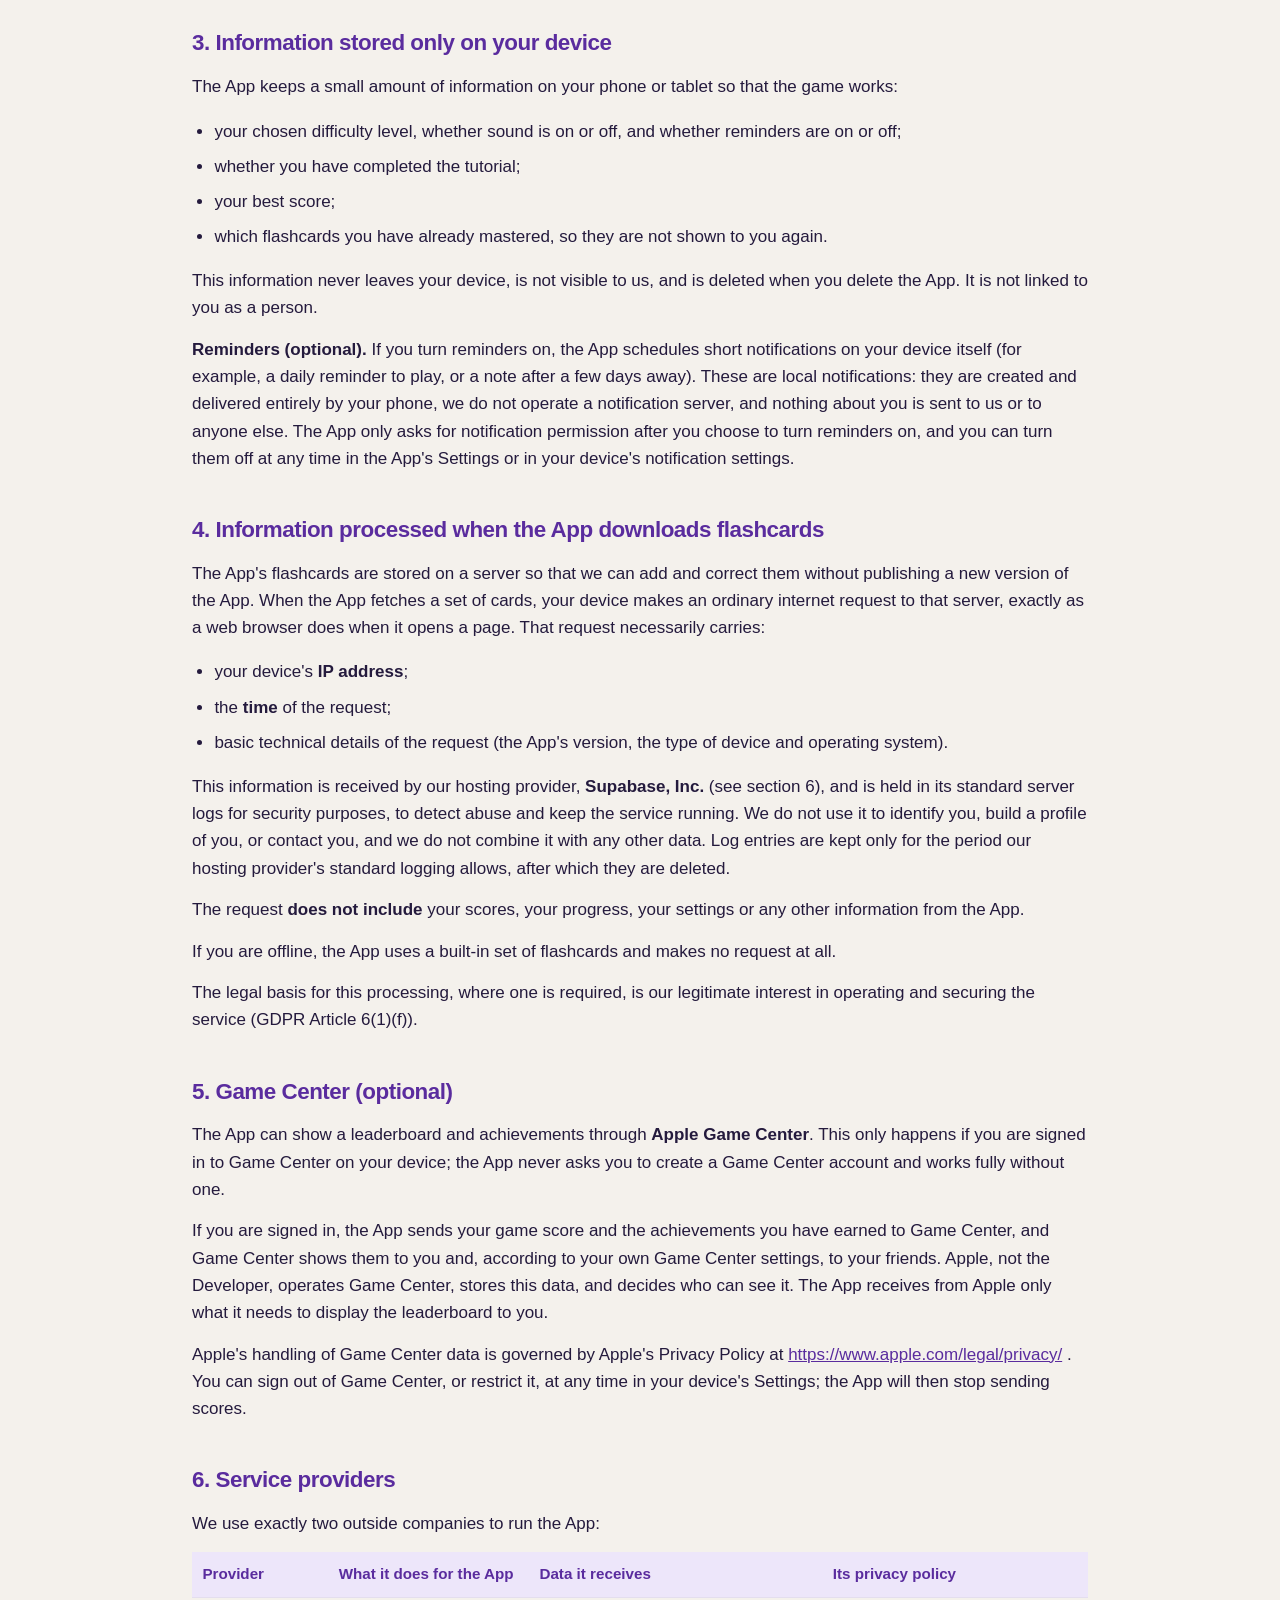
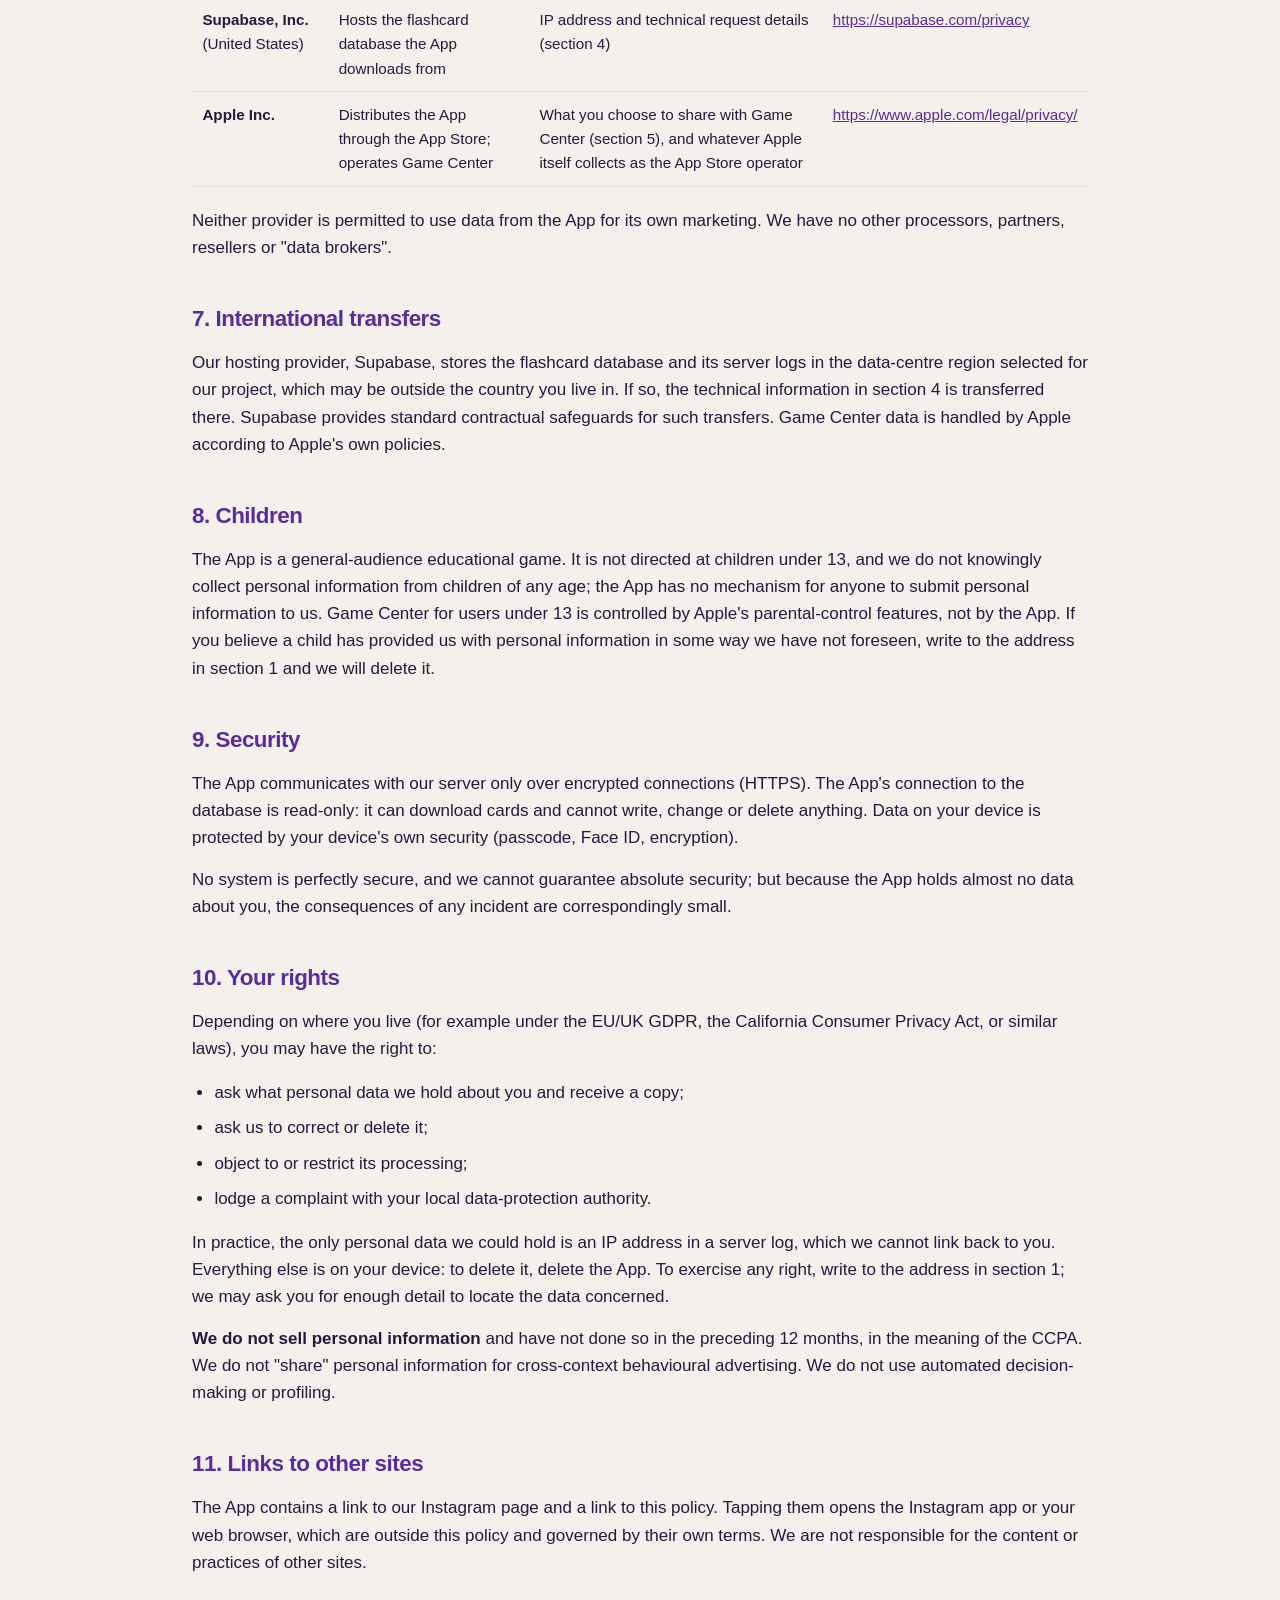
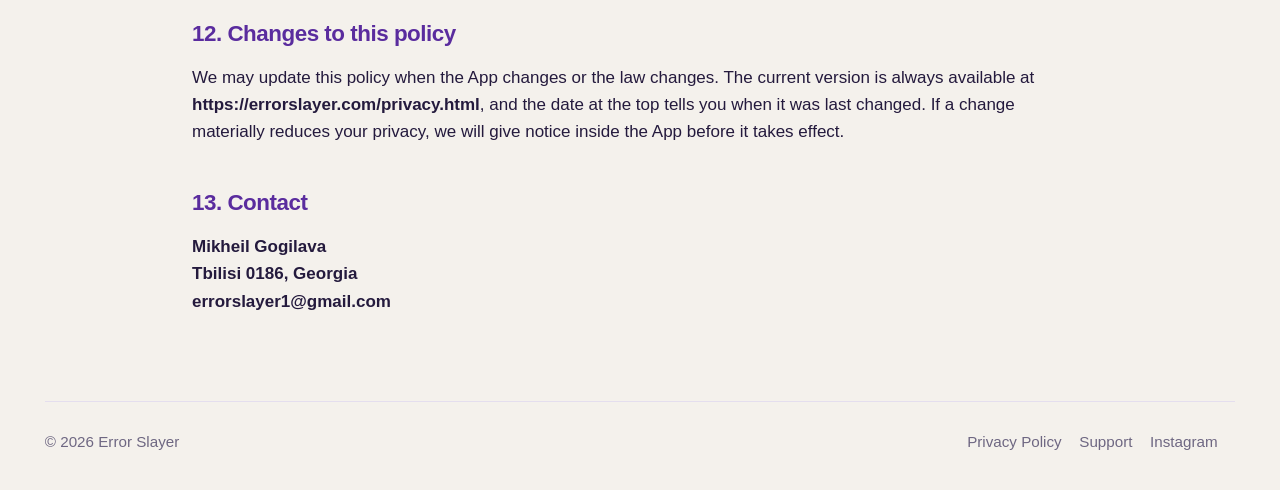
==== commit dc1a5826: "pp Store link, privacy update" ====
--- a/privacy.html
+++ b/privacy.html
@@ -25,7 +25,7 @@
 <section class="page-hero"><h1>Privacy Policy</h1><p>No accounts, no ads, no tracking. The details, in plain English.</p></section>
 </div></div>
 <div class="wrap"><section style="padding-top:1rem"><div class="doc">
-<p><strong>Effective date:</strong> 12 October 2026<br><strong>Last updated:</strong> 12 October 2026</p>
+<p><strong>Effective date:</strong> 12 October 2026<br><strong>Last updated:</strong> 14 October 2026</p>
 <p>Error Slayer ("the App", "we", "us") is a grammar practice game published by <strong>Mikheil Gogilava</strong> ("the Developer"). This policy explains what information the App handles, what it does not handle, and the choices you have. We have written it to be read, not skimmed: it is short because the App does very little with your data.</p>
 <p class="tldr"><strong>The short version:</strong> Error Slayer has no accounts, no advertising, no in-app purchases, no analytics and no tracking. Your progress is stored on your own device. The only data that ever leaves your device is (1) the technical information your phone sends when it downloads a set of flashcards from our server, and (2) your scores and achievements if you choose to sign in to Apple's Game Center.</p>
 <hr>
@@ -39,8 +39,9 @@
 <p>If a future version of the App ever changes any of the above, we will update this policy first and, where the law requires it, ask for your consent inside the App.</p>
 <h2>3. Information stored only on your device</h2>
 <p>The App keeps a small amount of information on your phone or tablet so that the game works:</p>
-<ul><li>your chosen difficulty level and whether sound is on or off;</li><li>whether you have completed the tutorial;</li><li>your best score;</li><li>which flashcards you have already mastered, so they are not shown to you again.</li></ul>
+<ul><li>your chosen difficulty level, whether sound is on or off, and whether reminders are on or off;</li><li>whether you have completed the tutorial;</li><li>your best score;</li><li>which flashcards you have already mastered, so they are not shown to you again.</li></ul>
 <p>This information never leaves your device, is not visible to us, and is deleted when you delete the App. It is not linked to you as a person.</p>
+<p><strong>Reminders (optional).</strong> If you turn reminders on, the App schedules short notifications on your device itself (for example, a daily reminder to play, or a note after a few days away). These are local notifications: they are created and delivered entirely by your phone, we do not operate a notification server, and nothing about you is sent to us or to anyone else. The App only asks for notification permission after you choose to turn reminders on, and you can turn them off at any time in the App's Settings or in your device's notification settings.</p>
 <h2>4. Information processed when the App downloads flashcards</h2>
 <p>The App's flashcards are stored on a server so that we can add and correct them without publishing a new version of the App. When the App fetches a set of cards, your device makes an ordinary internet request to that server, exactly as a web browser does when it opens a page. That request necessarily carries:</p>
 <ul><li>your device's <strong>IP address</strong>;</li><li>the <strong>time</strong> of the request;</li><li>basic technical details of the request (the App's version, the type of device and operating system).</li></ul>
